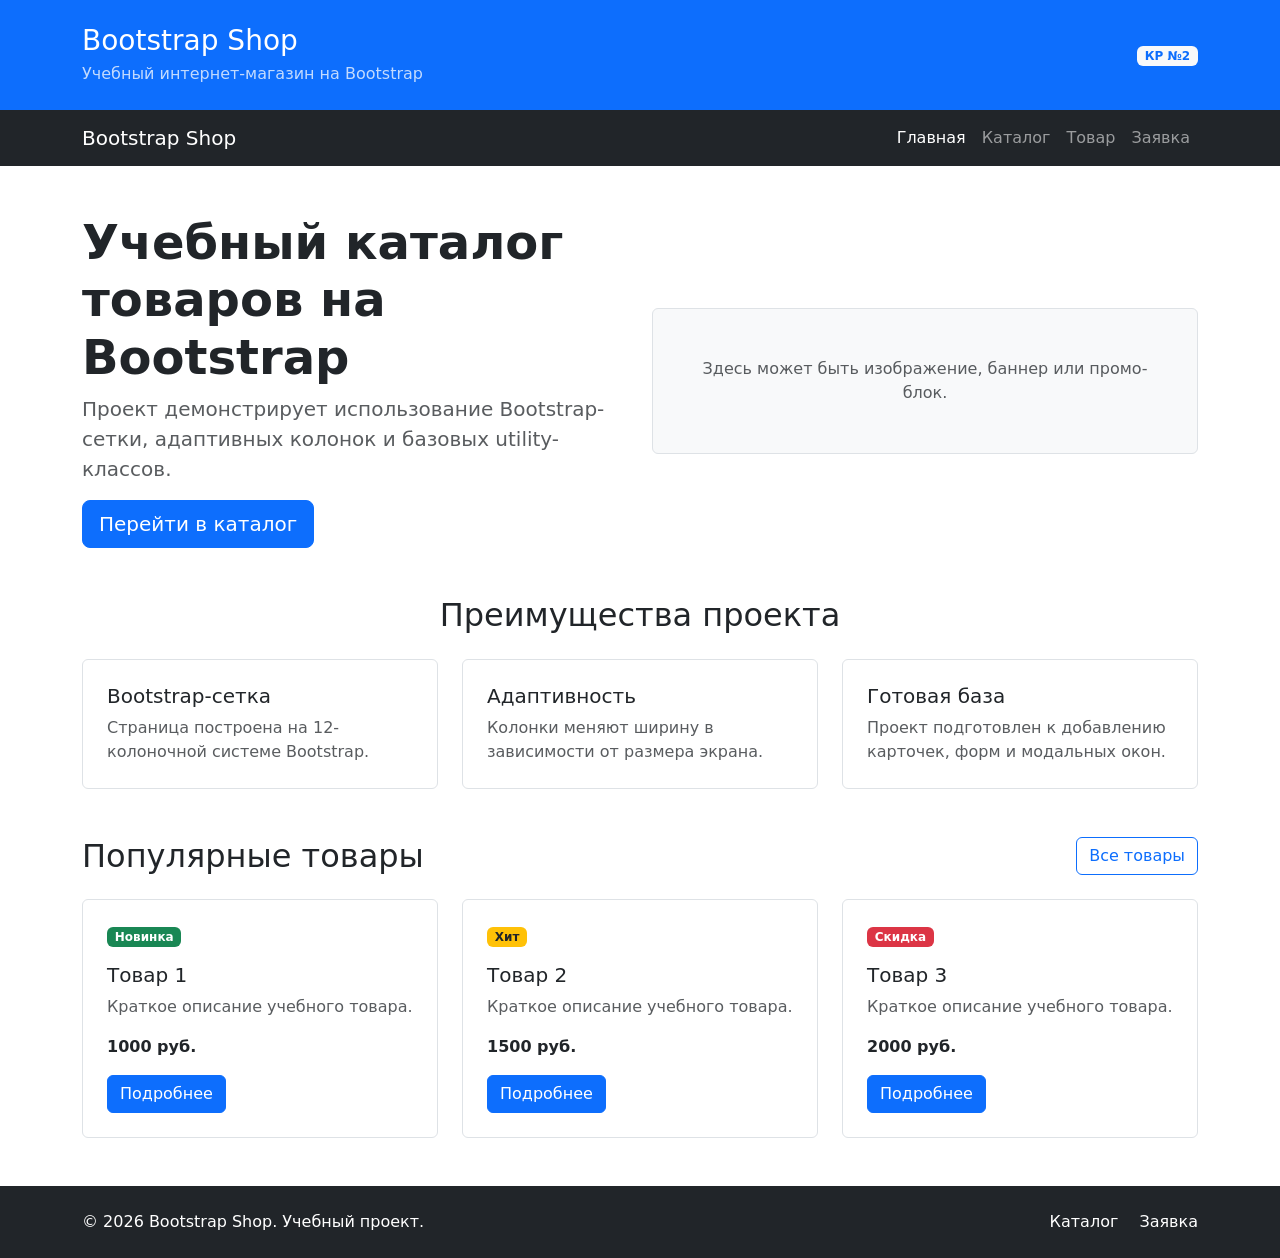
==== index.html @ 4c6bbdf4 "feat: create Bootstrap grid homepage" ====
<!DOCTYPE html>
<html lang="ru">
<head>
  <meta charset="UTF-8">
  <meta name="viewport" content="width=device-width, initial-scale=1.0">
  <link
  href="https://cdn.jsdelivr.net/npm/bootstrap@5.3.3/dist/css/bootstrap.min.css"
  rel="stylesheet"
  >
  <link rel="stylesheet" href="css/custom.css">
  <title>Главная — Bootstrap Shop</title>
</head>
<body>
  <header class="bg-primary text-white py-4">
  <div class="container">
    <div class="row align-items-center">
      <div class="col-12 col-md-8">
        <h1 class="h3 mb-1">Bootstrap Shop</h1>
        <p class="mb-0 opacity-75">
          Учебный интернет-магазин на Bootstrap
        </p>
      </div>

      <div class="col-12 col-md-4 text-md-end mt-3 mt-md-0">
        <span class="badge bg-light text-primary">
          КР №2
        </span>
      </div>
    </div>
  </div>
</header>
<nav class="navbar navbar-expand-lg navbar-dark bg-dark">
  <div class="container">
    <a class="navbar-brand" href="index.html">Bootstrap Shop</a>

    <button
      class="navbar-toggler"
      type="button"
      data-bs-toggle="collapse"
      data-bs-target="#mainNavbar"
      aria-controls="mainNavbar"
      aria-expanded="false"
      aria-label="Переключить навигацию"
    >
      <span class="navbar-toggler-icon"></span>
    </button>

    <div class="collapse navbar-collapse" id="mainNavbar">
      <ul class="navbar-nav ms-auto">
        <li class="nav-item">
          <a class="nav-link active" aria-current="page" href="index.html">
            Главная
          </a>
        </li>
        <li class="nav-item">
          <a class="nav-link" href="catalog.html">Каталог</a>
        </li>
        <li class="nav-item">
          <a class="nav-link" href="product.html">Товар</a>
        </li>
        <li class="nav-item">
          <a class="nav-link" href="order.html">Заявка</a>
        </li>
      </ul>
    </div>
  </div>
</nav>
<main>
  <section class="container my-5">
    <div class="row align-items-center g-4">
      <div class="col-12 col-lg-6">
        <h2 class="display-5 fw-bold">
          Учебный каталог товаров на Bootstrap
        </h2>
        <p class="lead text-muted">
          Проект демонстрирует использование Bootstrap-сетки,
          адаптивных колонок и базовых utility-классов.
        </p>
        <a class="btn btn-primary btn-lg" href="catalog.html">
          Перейти в каталог
        </a>
      </div>

      <div class="col-12 col-lg-6">
        <div class="p-5 bg-light border rounded text-center">
          <p class="mb-0 text-muted">
            Здесь может быть изображение, баннер или промо-блок.
          </p>
        </div>
      </div>
    </div>
  </section>
  <section class="container my-5">
  <h2 class="text-center mb-4">Преимущества проекта</h2>

  <div class="row g-4">
    <div class="col-12 col-md-4">
      <div class="p-4 border rounded h-100 bg-white">
        <h3 class="h5">Bootstrap-сетка</h3>
        <p class="mb-0 text-muted">
          Страница построена на 12-колоночной системе Bootstrap.
        </p>
      </div>
    </div>

    <div class="col-12 col-md-4">
      <div class="p-4 border rounded h-100 bg-white">
        <h3 class="h5">Адаптивность</h3>
        <p class="mb-0 text-muted">
          Колонки меняют ширину в зависимости от размера экрана.
        </p>
      </div>
    </div>

    <div class="col-12 col-md-4">
      <div class="p-4 border rounded h-100 bg-white">
        <h3 class="h5">Готовая база</h3>
        <p class="mb-0 text-muted">
          Проект подготовлен к добавлению карточек, форм и модальных окон.
        </p>
      </div>
    </div>
  </div>
</section>
<section class="container my-5">
  <div class="d-flex justify-content-between align-items-center mb-4">
    <h2 class="mb-0">Популярные товары</h2>
    <a class="btn btn-outline-primary" href="catalog.html">
      Все товары
    </a>
  </div>

  <div class="row g-4">
    <div class="col-12 col-md-6 col-lg-4">
      <div class="border rounded h-100 p-4">
        <span class="badge bg-success mb-3">Новинка</span>
        <h3 class="h5">Товар 1</h3>
        <p class="text-muted">
          Краткое описание учебного товара.
        </p>
        <p class="fw-bold mb-3">1000 руб.</p>
        <a class="btn btn-primary" href="product.html">
          Подробнее
        </a>
      </div>
    </div>

    <div class="col-12 col-md-6 col-lg-4">
      <div class="border rounded h-100 p-4">
        <span class="badge bg-warning text-dark mb-3">Хит</span>
        <h3 class="h5">Товар 2</h3>
        <p class="text-muted">
          Краткое описание учебного товара.
        </p>
        <p class="fw-bold mb-3">1500 руб.</p>
        <a class="btn btn-primary" href="product.html">
          Подробнее
        </a>
      </div>
    </div>

    <div class="col-12 col-md-6 col-lg-4">
      <div class="border rounded h-100 p-4">
        <span class="badge bg-danger mb-3">Скидка</span>
        <h3 class="h5">Товар 3</h3>
        <p class="text-muted">
          Краткое описание учебного товара.
        </p>
        <p class="fw-bold mb-3">2000 руб.</p>
        <a class="btn btn-primary" href="product.html">
          Подробнее
        </a>
      </div>
    </div>
  </div>
</section>
</main>
<footer class="bg-dark text-white py-4 mt-5">
  <div class="container">
    <div class="row align-items-center g-3">
      <div class="col-12 col-md-6">
        <p class="mb-0">
          &copy; 2026 Bootstrap Shop. Учебный проект.
        </p>
      </div>

      <div class="col-12 col-md-6 text-md-end">
        <a class="text-white text-decoration-none me-3" href="catalog.html">
          Каталог
        </a>
        <a class="text-white text-decoration-none" href="order.html">
          Заявка
        </a>
      </div>
    </div>
  </div>
</footer>

  <script
  src="https://cdn.jsdelivr.net/npm/bootstrap@5.3.3/dist/js/bootstrap.bundle.min.js">
    </script>
</body>
</html>
---- css/custom.css ----
body {
  min-height: 100vh;
}

.placeholder-box {
  min-height: 240px;
}
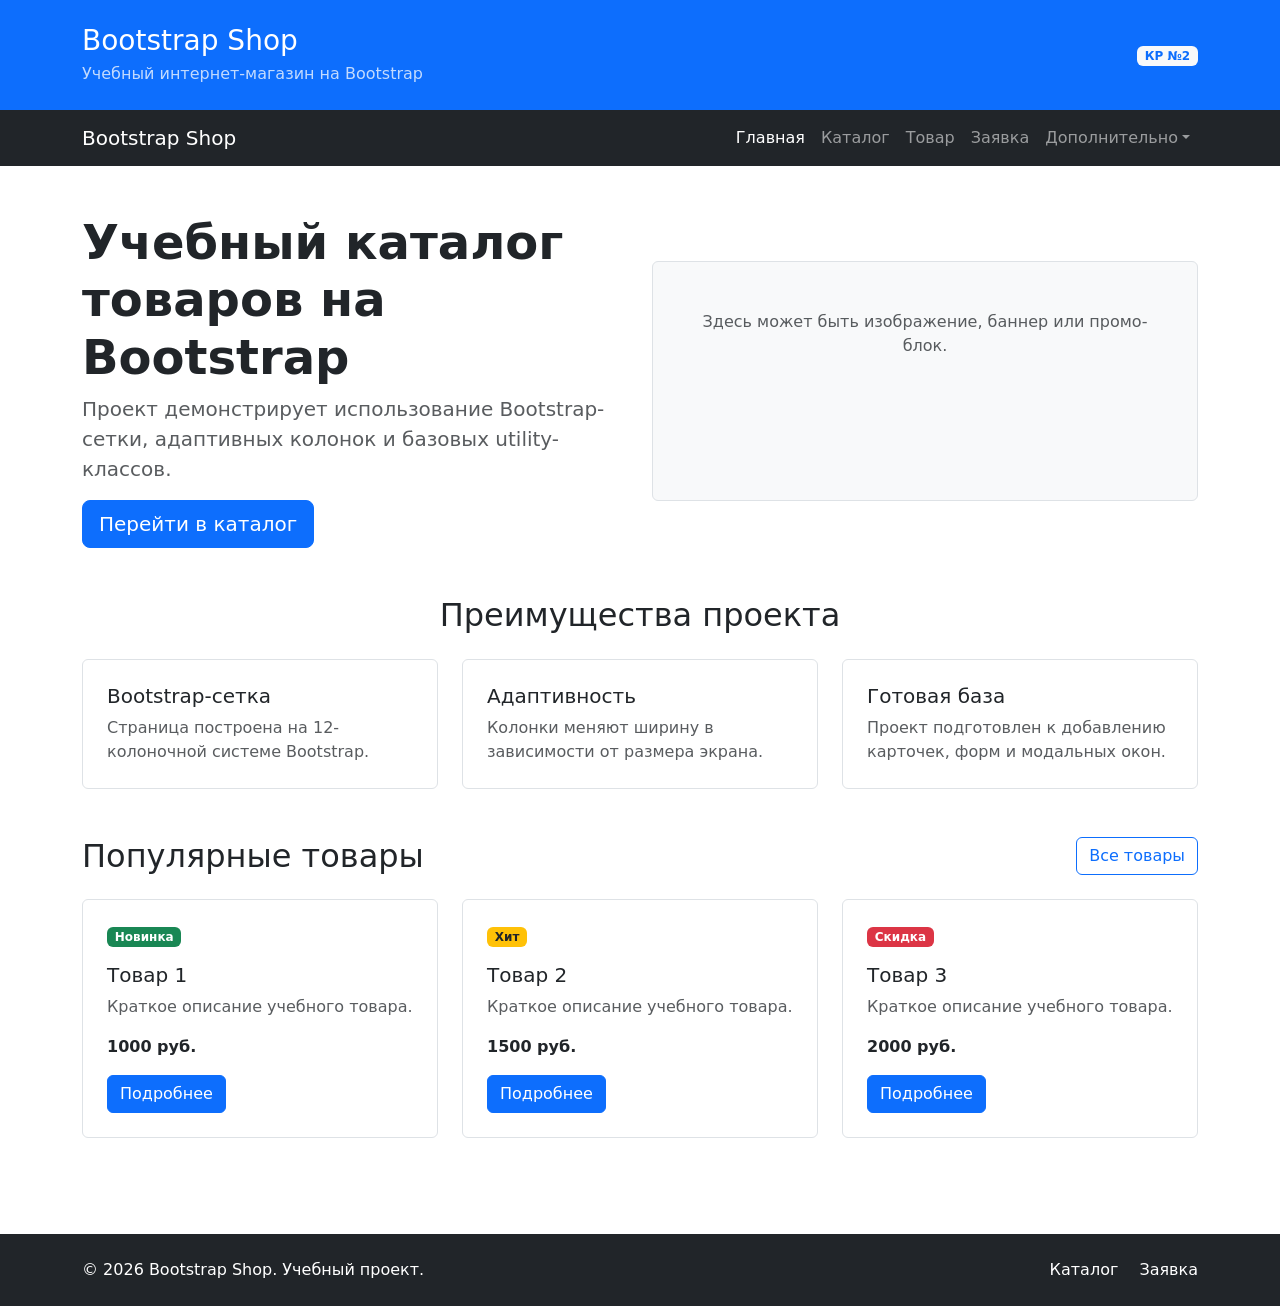
==== commit 574446c4: "feat: add Bootstrap components pages" ====
--- a/index.html
+++ b/index.html
@@ -4,7 +4,7 @@
   <meta charset="UTF-8">
   <meta name="viewport" content="width=device-width, initial-scale=1.0">
   <link
-  href="https://cdn.jsdelivr.net/npm/bootstrap@5.3.3/dist/css/bootstrap.min.css"
+  href="https://cdn.jsdelivr.net/npm/bootstrap@5.3.8/dist/css/bootstrap.min.css"
   rel="stylesheet"
   >
   <link rel="stylesheet" href="css/custom.css">
@@ -32,34 +32,20 @@
 <nav class="navbar navbar-expand-lg navbar-dark bg-dark">
   <div class="container">
     <a class="navbar-brand" href="index.html">Bootstrap Shop</a>
-
-    <button
-      class="navbar-toggler"
-      type="button"
-      data-bs-toggle="collapse"
-      data-bs-target="#mainNavbar"
-      aria-controls="mainNavbar"
-      aria-expanded="false"
-      aria-label="Переключить навигацию"
-    >
-      <span class="navbar-toggler-icon"></span>
-    </button>
-
+    <button class="navbar-toggler" type="button" data-bs-toggle="collapse" data-bs-target="#mainNavbar" aria-controls="mainNavbar" aria-expanded="false" aria-label="Переключить навигацию"><span class="navbar-toggler-icon"></span></button>
     <div class="collapse navbar-collapse" id="mainNavbar">
       <ul class="navbar-nav ms-auto">
-        <li class="nav-item">
-          <a class="nav-link active" aria-current="page" href="index.html">
-            Главная
-          </a>
-        </li>
-        <li class="nav-item">
-          <a class="nav-link" href="catalog.html">Каталог</a>
-        </li>
-        <li class="nav-item">
-          <a class="nav-link" href="product.html">Товар</a>
-        </li>
-        <li class="nav-item">
-          <a class="nav-link" href="order.html">Заявка</a>
+        <li class="nav-item"><a class="nav-link active" aria-current="page" href="index.html">Главная</a></li>
+        <li class="nav-item"><a class="nav-link" href="catalog.html">Каталог</a></li>
+        <li class="nav-item"><a class="nav-link" href="product.html">Товар</a></li>
+        <li class="nav-item"><a class="nav-link" href="order.html">Заявка</a></li>
+        <li class="nav-item dropdown">
+          <a class="nav-link dropdown-toggle" href="#" role="button" data-bs-toggle="dropdown" aria-expanded="false">Дополнительно</a>
+          <ul class="dropdown-menu">
+            <li><a class="dropdown-item" href="catalog.html">Все товары</a></li>
+            <li><a class="dropdown-item" href="order.html">Оформить заявку</a></li>
+            <li><a class="dropdown-item" href="index.html#popular">Популярное</a></li>
+          </ul>
         </li>
       </ul>
     </div>
@@ -82,7 +68,7 @@
       </div>
 
       <div class="col-12 col-lg-6">
-        <div class="p-5 bg-light border rounded text-center">
+        <div class="placeholder-box p-5 bg-light border rounded text-center">
           <p class="mb-0 text-muted">
             Здесь может быть изображение, баннер или промо-блок.
           </p>
@@ -122,8 +108,8 @@
     </div>
   </div>
 </section>
-<section class="container my-5">
-  <div class="d-flex justify-content-between align-items-center mb-4">
+<section class="container my-5" id="popular">
+  <div class="d-flex flex-wrap justify-content-between align-items-center gap-3 mb-4">
     <h2 class="mb-0">Популярные товары</h2>
     <a class="btn btn-outline-primary" href="catalog.html">
       Все товары
@@ -197,7 +183,7 @@
 </footer>
 
   <script
-  src="https://cdn.jsdelivr.net/npm/bootstrap@5.3.3/dist/js/bootstrap.bundle.min.js">
+  src="https://cdn.jsdelivr.net/npm/bootstrap@5.3.8/dist/js/bootstrap.bundle.min.js">
     </script>
 </body>
 </html>
--- a/css/custom.css
+++ b/css/custom.css
@@ -1,7 +1,22 @@
 body {
   min-height: 100vh;
+  display: flex;
+  flex-direction: column;
+}
+
+main {
+  flex: 1 0 auto;
 }
 
 .placeholder-box {
   min-height: 240px;
 }
+
+.placeholder-image {
+  min-height: 320px;
+}
+
+.card-img-top {
+  height: 180px;
+  object-fit: cover;
+}
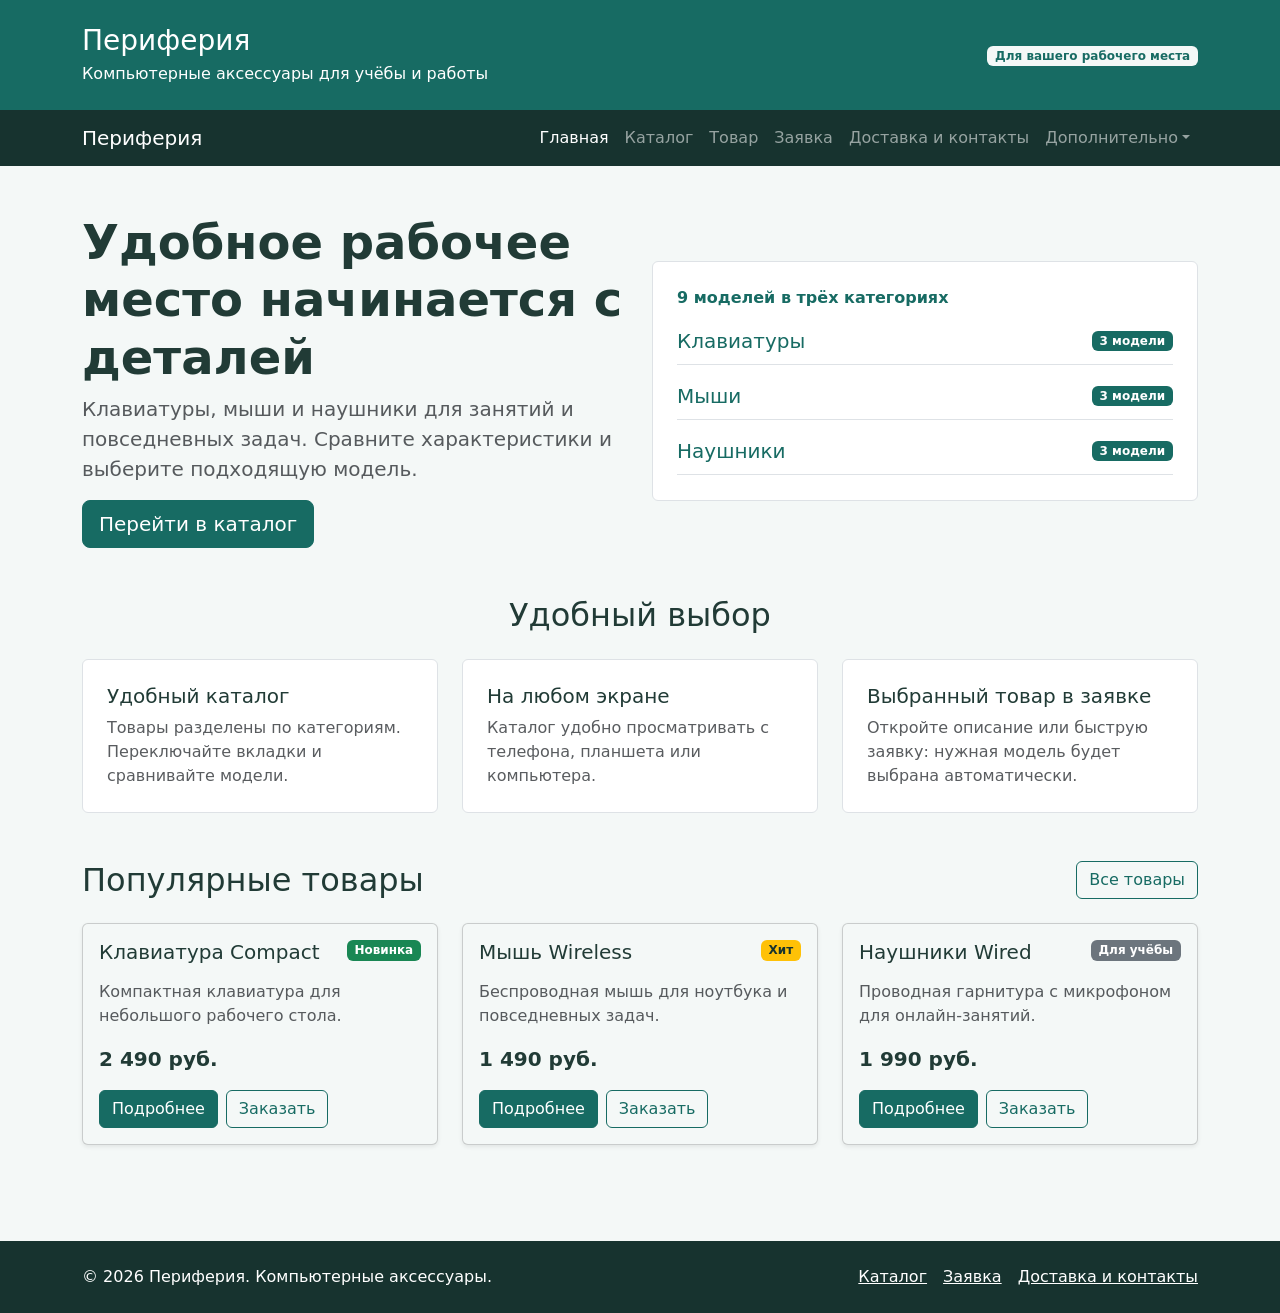
==== commit ce6ae269: "add: dorabotki" ====
--- a/index.html
+++ b/index.html
@@ -3,35 +3,20 @@
 <head>
   <meta charset="UTF-8">
   <meta name="viewport" content="width=device-width, initial-scale=1.0">
-  <link
-  href="https://cdn.jsdelivr.net/npm/bootstrap@5.3.8/dist/css/bootstrap.min.css"
-  rel="stylesheet"
-  >
+  <title>Главная — Периферия</title>
+  <link rel="stylesheet" href="vendor/bootstrap/css/bootstrap.min.css">
   <link rel="stylesheet" href="css/custom.css">
-  <title>Главная — Bootstrap Shop</title>
 </head>
-<body>
-  <header class="bg-primary text-white py-4">
+<body class="bg-light">
+<header class="bg-primary text-white py-4">
+  <div class="container"><div class="row align-items-center g-3">
+    <div class="col-12 col-md-8"><p class="h3 mb-1">Периферия</p><p class="mb-0">Компьютерные аксессуары для учёбы и работы</p></div>
+    <div class="col-12 col-md-4 text-md-end"><span class="badge bg-light text-primary">Для вашего рабочего места</span></div>
+  </div></div>
+</header>
+<nav class="navbar navbar-expand-lg navbar-dark bg-dark" aria-label="Основная навигация">
   <div class="container">
-    <div class="row align-items-center">
-      <div class="col-12 col-md-8">
-        <h1 class="h3 mb-1">Bootstrap Shop</h1>
-        <p class="mb-0 opacity-75">
-          Учебный интернет-магазин на Bootstrap
-        </p>
-      </div>
-
-      <div class="col-12 col-md-4 text-md-end mt-3 mt-md-0">
-        <span class="badge bg-light text-primary">
-          КР №2
-        </span>
-      </div>
-    </div>
-  </div>
-</header>
-<nav class="navbar navbar-expand-lg navbar-dark bg-dark">
-  <div class="container">
-    <a class="navbar-brand" href="index.html">Bootstrap Shop</a>
+    <a class="navbar-brand" href="index.html">Периферия</a>
     <button class="navbar-toggler" type="button" data-bs-toggle="collapse" data-bs-target="#mainNavbar" aria-controls="mainNavbar" aria-expanded="false" aria-label="Переключить навигацию"><span class="navbar-toggler-icon"></span></button>
     <div class="collapse navbar-collapse" id="mainNavbar">
       <ul class="navbar-nav ms-auto">
@@ -39,10 +24,11 @@
         <li class="nav-item"><a class="nav-link" href="catalog.html">Каталог</a></li>
         <li class="nav-item"><a class="nav-link" href="product.html">Товар</a></li>
         <li class="nav-item"><a class="nav-link" href="order.html">Заявка</a></li>
+        <li class="nav-item"><a class="nav-link" href="contacts.html">Доставка и контакты</a></li>
         <li class="nav-item dropdown">
-          <a class="nav-link dropdown-toggle" href="#" role="button" data-bs-toggle="dropdown" aria-expanded="false">Дополнительно</a>
-          <ul class="dropdown-menu">
-            <li><a class="dropdown-item" href="catalog.html">Все товары</a></li>
+          <button class="nav-link dropdown-toggle" type="button" data-bs-toggle="dropdown" aria-expanded="false">Дополнительно</button>
+          <ul class="dropdown-menu dropdown-menu-end">
+            <li><a class="dropdown-item" href="catalog.html">Каталог товаров</a></li>
             <li><a class="dropdown-item" href="order.html">Оформить заявку</a></li>
             <li><a class="dropdown-item" href="index.html#popular">Популярное</a></li>
           </ul>
@@ -54,136 +40,87 @@
 <main>
   <section class="container my-5">
     <div class="row align-items-center g-4">
-      <div class="col-12 col-lg-6">
-        <h2 class="display-5 fw-bold">
-          Учебный каталог товаров на Bootstrap
-        </h2>
-        <p class="lead text-muted">
-          Проект демонстрирует использование Bootstrap-сетки,
-          адаптивных колонок и базовых utility-классов.
-        </p>
-        <a class="btn btn-primary btn-lg" href="catalog.html">
-          Перейти в каталог
-        </a>
-      </div>
-
-      <div class="col-12 col-lg-6">
-        <div class="placeholder-box p-5 bg-light border rounded text-center">
-          <p class="mb-0 text-muted">
-            Здесь может быть изображение, баннер или промо-блок.
-          </p>
-        </div>
-      </div>
+      <div class="col-12 col-lg-6"><h1 class="display-5 fw-bold">Удобное рабочее место начинается с деталей</h1><p class="lead text-muted">Клавиатуры, мыши и наушники для занятий и повседневных задач. Сравните характеристики и выберите подходящую модель.</p><a class="btn btn-primary btn-lg" href="catalog.html">Перейти в каталог</a></div>
+      <div class="col-12 col-lg-6"><div class="placeholder-box p-4 bg-white border rounded">
+        <p class="text-primary fw-semibold mb-3">9 моделей в трёх категориях</p>
+        <div class="d-grid gap-3"><a class="d-flex justify-content-between align-items-center gap-2 text-decoration-none border-bottom pb-2" href="catalog.html#keyboards-pane"><span class="fs-5">Клавиатуры</span><span class="badge bg-primary">3 модели</span></a><a class="d-flex justify-content-between align-items-center gap-2 text-decoration-none border-bottom pb-2" href="catalog.html#mice-pane"><span class="fs-5">Мыши</span><span class="badge bg-primary">3 модели</span></a><a class="d-flex justify-content-between align-items-center gap-2 text-decoration-none border-bottom pb-2" href="catalog.html#headphones-pane"><span class="fs-5">Наушники</span><span class="badge bg-primary">3 модели</span></a></div>
+      </div></div>
     </div>
   </section>
   <section class="container my-5">
-  <h2 class="text-center mb-4">Преимущества проекта</h2>
-
-  <div class="row g-4">
-    <div class="col-12 col-md-4">
-      <div class="p-4 border rounded h-100 bg-white">
-        <h3 class="h5">Bootstrap-сетка</h3>
-        <p class="mb-0 text-muted">
-          Страница построена на 12-колоночной системе Bootstrap.
-        </p>
+    <h2 class="text-center mb-4">Удобный выбор</h2>
+    <div class="row g-4">
+      <div class="col-12 col-md-4"><div class="p-4 border rounded h-100 bg-white"><h3 class="h5">Удобный каталог</h3><p class="mb-0 text-muted">Товары разделены по категориям. Переключайте вкладки и сравнивайте модели.</p></div></div>
+      <div class="col-12 col-md-4"><div class="p-4 border rounded h-100 bg-white"><h3 class="h5">На любом экране</h3><p class="mb-0 text-muted">Каталог удобно просматривать с телефона, планшета или компьютера.</p></div></div>
+      <div class="col-12 col-md-4"><div class="p-4 border rounded h-100 bg-white"><h3 class="h5">Выбранный товар в заявке</h3><p class="mb-0 text-muted">Откройте описание или быструю заявку: нужная модель будет выбрана автоматически.</p></div></div>
+    </div>
+  </section>
+  <section class="container my-5" id="popular">
+    <div class="d-flex flex-wrap justify-content-between align-items-center gap-3 mb-4"><h2 class="mb-0">Популярные товары</h2><a class="btn btn-outline-primary" href="catalog.html">Все товары</a></div>
+    <div class="row g-4">      <div class="col-12 col-md-6 col-lg-4">
+        <article class="card h-100 shadow-sm">
+          <div class="card-body d-flex flex-column">
+            <div class="d-flex flex-wrap justify-content-between align-items-start gap-2 mb-3"><h3 class="card-title h5 mb-0">Клавиатура Compact</h3><span class="badge bg-success">Новинка</span></div>
+            <p class="card-text text-muted">Компактная клавиатура для небольшого рабочего стола.</p>
+            <p class="fw-bold fs-5 mt-auto">2 490 руб.</p>
+            <div class="d-flex flex-wrap gap-2">
+              <a class="btn btn-primary" href="product.html?product=keyboard-compact">Подробнее<span class="visually-hidden">: Клавиатура Compact</span></a>
+              <button class="btn btn-outline-primary" type="button" data-bs-toggle="modal" data-bs-target="#orderModal" data-product="keyboard-compact">Заказать<span class="visually-hidden">: Клавиатура Compact</span></button>
+            </div>
+          </div>
+        </article>
       </div>
+      <div class="col-12 col-md-6 col-lg-4">
+        <article class="card h-100 shadow-sm">
+          <div class="card-body d-flex flex-column">
+            <div class="d-flex flex-wrap justify-content-between align-items-start gap-2 mb-3"><h3 class="card-title h5 mb-0">Мышь Wireless</h3><span class="badge bg-warning text-dark">Хит</span></div>
+            <p class="card-text text-muted">Беспроводная мышь для ноутбука и повседневных задач.</p>
+            <p class="fw-bold fs-5 mt-auto">1 490 руб.</p>
+            <div class="d-flex flex-wrap gap-2">
+              <a class="btn btn-primary" href="product.html?product=mouse-wireless">Подробнее<span class="visually-hidden">: Мышь Wireless</span></a>
+              <button class="btn btn-outline-primary" type="button" data-bs-toggle="modal" data-bs-target="#orderModal" data-product="mouse-wireless">Заказать<span class="visually-hidden">: Мышь Wireless</span></button>
+            </div>
+          </div>
+        </article>
+      </div>
+      <div class="col-12 col-md-6 col-lg-4">
+        <article class="card h-100 shadow-sm">
+          <div class="card-body d-flex flex-column">
+            <div class="d-flex flex-wrap justify-content-between align-items-start gap-2 mb-3"><h3 class="card-title h5 mb-0">Наушники Wired</h3><span class="badge bg-secondary">Для учёбы</span></div>
+            <p class="card-text text-muted">Проводная гарнитура с микрофоном для онлайн-занятий.</p>
+            <p class="fw-bold fs-5 mt-auto">1 990 руб.</p>
+            <div class="d-flex flex-wrap gap-2">
+              <a class="btn btn-primary" href="product.html?product=headphones-wired">Подробнее<span class="visually-hidden">: Наушники Wired</span></a>
+              <button class="btn btn-outline-primary" type="button" data-bs-toggle="modal" data-bs-target="#orderModal" data-product="headphones-wired">Заказать<span class="visually-hidden">: Наушники Wired</span></button>
+            </div>
+          </div>
+        </article>
+      </div></div>
+  </section>
+</main>
+<div class="modal fade" id="orderModal" tabindex="-1" aria-labelledby="orderModalLabel" aria-hidden="true">
+  <div class="modal-dialog modal-dialog-centered modal-dialog-scrollable"><div class="modal-content">
+    <div class="modal-header"><h2 class="modal-title h5" id="orderModalLabel">Быстрая заявка</h2><button type="button" class="btn-close" data-bs-dismiss="modal" aria-label="Закрыть"></button></div>
+    <div class="modal-body">
+      <p class="text-muted">Выберите модель и укажите контактные данные. Онлайн-отправка временно недоступна.</p>
+      <form id="quick-order-form" onsubmit="return false;">
+        <div class="mb-3"><label for="modal-product" class="form-label">Товар</label><select id="modal-product" name="product" class="form-select" required><optgroup label="Клавиатуры"><option value="keyboard-compact">Клавиатура Compact — 2 490 руб.</option><option value="keyboard-classic">Клавиатура Classic — 1 990 руб.</option><option value="keyboard-pro">Клавиатура Pro — 5 490 руб.</option></optgroup><optgroup label="Мыши"><option value="mouse-wireless">Мышь Wireless — 1 490 руб.</option><option value="mouse-silent">Мышь Silent — 1 190 руб.</option><option value="mouse-gaming">Мышь Gaming — 2 990 руб.</option></optgroup><optgroup label="Наушники"><option value="headphones-wired">Наушники Wired — 1 990 руб.</option><option value="headphones-wireless">Наушники Wireless — 3 990 руб.</option><option value="headphones-studio">Наушники Studio — 5 990 руб.</option></optgroup></select></div>
+        <div class="mb-3"><label for="modal-name" class="form-label">Имя</label><input id="modal-name" name="name" type="text" class="form-control" autocomplete="given-name" required></div>
+        <div class="mb-3"><label for="modal-phone" class="form-label">Телефон</label><input id="modal-phone" name="phone" type="tel" class="form-control" autocomplete="tel" required></div>
+        <div class="form-check mb-3"><input id="modal-agree" name="agree" class="form-check-input" type="checkbox" required><label class="form-check-label" for="modal-agree">Согласен на обработку данных</label></div>
+      </form>
+      <a id="modal-full-order" class="d-inline-block mt-2" href="order.html?product=keyboard-compact">Перейти к полной форме заявки</a>
     </div>
-
-    <div class="col-12 col-md-4">
-      <div class="p-4 border rounded h-100 bg-white">
-        <h3 class="h5">Адаптивность</h3>
-        <p class="mb-0 text-muted">
-          Колонки меняют ширину в зависимости от размера экрана.
-        </p>
-      </div>
-    </div>
-
-    <div class="col-12 col-md-4">
-      <div class="p-4 border rounded h-100 bg-white">
-        <h3 class="h5">Готовая база</h3>
-        <p class="mb-0 text-muted">
-          Проект подготовлен к добавлению карточек, форм и модальных окон.
-        </p>
-      </div>
-    </div>
-  </div>
-</section>
-<section class="container my-5" id="popular">
-  <div class="d-flex flex-wrap justify-content-between align-items-center gap-3 mb-4">
-    <h2 class="mb-0">Популярные товары</h2>
-    <a class="btn btn-outline-primary" href="catalog.html">
-      Все товары
-    </a>
-  </div>
-
-  <div class="row g-4">
-    <div class="col-12 col-md-6 col-lg-4">
-      <div class="border rounded h-100 p-4">
-        <span class="badge bg-success mb-3">Новинка</span>
-        <h3 class="h5">Товар 1</h3>
-        <p class="text-muted">
-          Краткое описание учебного товара.
-        </p>
-        <p class="fw-bold mb-3">1000 руб.</p>
-        <a class="btn btn-primary" href="product.html">
-          Подробнее
-        </a>
-      </div>
-    </div>
-
-    <div class="col-12 col-md-6 col-lg-4">
-      <div class="border rounded h-100 p-4">
-        <span class="badge bg-warning text-dark mb-3">Хит</span>
-        <h3 class="h5">Товар 2</h3>
-        <p class="text-muted">
-          Краткое описание учебного товара.
-        </p>
-        <p class="fw-bold mb-3">1500 руб.</p>
-        <a class="btn btn-primary" href="product.html">
-          Подробнее
-        </a>
-      </div>
-    </div>
-
-    <div class="col-12 col-md-6 col-lg-4">
-      <div class="border rounded h-100 p-4">
-        <span class="badge bg-danger mb-3">Скидка</span>
-        <h3 class="h5">Товар 3</h3>
-        <p class="text-muted">
-          Краткое описание учебного товара.
-        </p>
-        <p class="fw-bold mb-3">2000 руб.</p>
-        <a class="btn btn-primary" href="product.html">
-          Подробнее
-        </a>
-      </div>
-    </div>
-  </div>
-</section>
-</main>
+    <div class="modal-footer"><button type="button" class="btn btn-secondary" data-bs-dismiss="modal">Закрыть</button><button type="submit" form="quick-order-form" class="btn btn-primary">Отправить</button></div>
+  </div></div>
+</div>
 <footer class="bg-dark text-white py-4 mt-5">
-  <div class="container">
-    <div class="row align-items-center g-3">
-      <div class="col-12 col-md-6">
-        <p class="mb-0">
-          &copy; 2026 Bootstrap Shop. Учебный проект.
-        </p>
-      </div>
-
-      <div class="col-12 col-md-6 text-md-end">
-        <a class="text-white text-decoration-none me-3" href="catalog.html">
-          Каталог
-        </a>
-        <a class="text-white text-decoration-none" href="order.html">
-          Заявка
-        </a>
-      </div>
-    </div>
-  </div>
+  <div class="container"><div class="row align-items-center g-3">
+    <div class="col-12 col-md-5"><p class="mb-0">&copy; 2026 Периферия. Компьютерные аксессуары.</p></div>
+    <div class="col-12 col-md-7"><div class="d-flex flex-wrap justify-content-md-end gap-3"><a class="text-white" href="catalog.html">Каталог</a><a class="text-white" href="order.html">Заявка</a><a class="text-white" href="contacts.html">Доставка и контакты</a></div></div>
+  </div></div>
 </footer>
-
-  <script
-  src="https://cdn.jsdelivr.net/npm/bootstrap@5.3.8/dist/js/bootstrap.bundle.min.js">
-    </script>
+  <script src="vendor/bootstrap/js/bootstrap.bundle.min.js"></script>
+  <script src="js/shop.js"></script>
 </body>
 </html>
--- a/css/custom.css
+++ b/css/custom.css
@@ -1,3 +1,16 @@
+:root {
+  --bs-primary: #176b63;
+  --bs-primary-rgb: 23, 107, 99;
+  --bs-dark-rgb: 23, 51, 47;
+  --bs-light-rgb: 244, 248, 247;
+  --bs-body-bg: #f4f8f7;
+  --bs-body-color: #213b36;
+  --bs-link-color: #176b63;
+  --bs-link-color-rgb: 23, 107, 99;
+  --bs-link-hover-color: #11534d;
+  --bs-link-hover-color-rgb: 17, 83, 77;
+}
+
 body {
   min-height: 100vh;
   display: flex;
@@ -20,3 +33,55 @@
   height: 180px;
   object-fit: cover;
 }
+
+/* У компонентов Bootstrap собственные переменные состояний кнопок. */
+.btn-primary {
+  --bs-btn-bg: #176b63;
+  --bs-btn-border-color: #176b63;
+  --bs-btn-hover-bg: #11534d;
+  --bs-btn-hover-border-color: #11534d;
+  --bs-btn-active-bg: #0d433e;
+  --bs-btn-active-border-color: #0d433e;
+  --bs-btn-disabled-bg: #176b63;
+  --bs-btn-disabled-border-color: #176b63;
+  --bs-btn-focus-shadow-rgb: 23, 107, 99;
+}
+
+.btn-outline-primary {
+  --bs-btn-color: #176b63;
+  --bs-btn-border-color: #176b63;
+  --bs-btn-hover-bg: #176b63;
+  --bs-btn-hover-border-color: #176b63;
+  --bs-btn-active-bg: #11534d;
+  --bs-btn-active-border-color: #11534d;
+  --bs-btn-disabled-color: #176b63;
+  --bs-btn-disabled-border-color: #176b63;
+  --bs-btn-focus-shadow-rgb: 23, 107, 99;
+}
+
+.nav-tabs {
+  --bs-nav-tabs-link-active-color: #176b63;
+  --bs-nav-tabs-link-active-bg: #fff;
+}
+
+.accordion {
+  --bs-accordion-active-color: #11534d;
+  --bs-accordion-active-bg: #e3f1ed;
+  --bs-accordion-btn-focus-box-shadow: 0 0 0 0.25rem rgba(23, 107, 99, 0.2);
+}
+
+.form-control:focus,
+.form-select:focus {
+  border-color: #6aa99e;
+  box-shadow: 0 0 0 0.25rem rgba(23, 107, 99, 0.2);
+}
+
+.form-check-input:checked {
+  background-color: #176b63;
+  border-color: #176b63;
+}
+
+.form-check-input:focus {
+  border-color: #6aa99e;
+  box-shadow: 0 0 0 0.25rem rgba(23, 107, 99, 0.2);
+}
